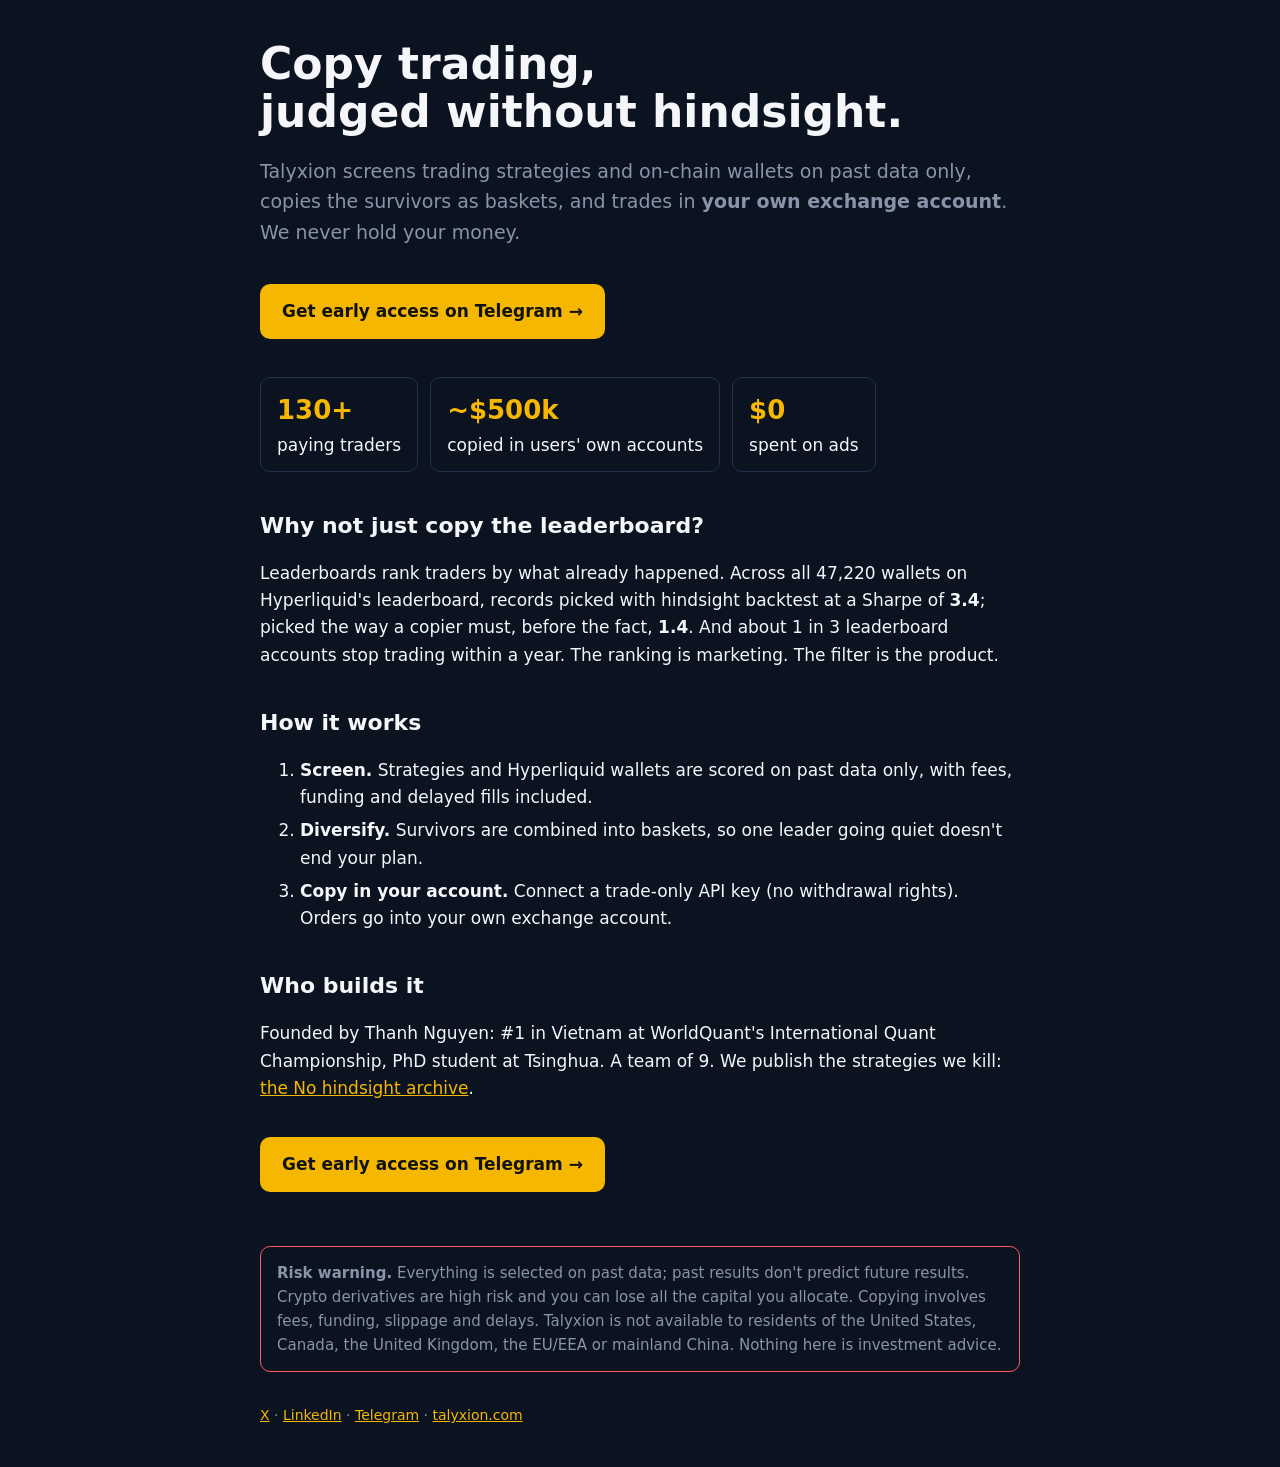
==== start/index.html @ aac34113 "archive 2026-11-17 (1 posts)" ====
<!doctype html><html lang="en"><head><meta charset="utf-8"><meta name="viewport" content="width=device-width,initial-scale=1">
<title>Talyxion · Copy trading judged without hindsight</title>
<meta name="description" content="Strategies and on-chain wallets screened on past data only, copied as baskets into your own exchange account. Early access on Telegram.">
<style>:root{--bg:#0B1220;--fg:#F4F6FA;--mut:#8A94A8;--acc:#F5B700;--line:#22304A;--red:#FF5A5F}
body{margin:0;background:var(--bg);color:var(--fg);font:17px/1.6 system-ui,-apple-system,Segoe UI,sans-serif}
main{max-width:760px;margin:0 auto;padding:40px 16px}h1{font-size:44px;line-height:1.1;margin:0 0 12px}
h2{font-size:22px;margin:36px 0 8px}.sub{color:var(--mut);font-size:19px}a{color:var(--acc)}
.cta{display:inline-block;background:var(--acc);color:#111;font-weight:700;padding:14px 22px;border-radius:10px;text-decoration:none;margin:18px 0}
.stats{display:flex;flex-wrap:wrap;gap:12px;margin:20px 0}.stat{border:1px solid var(--line);border-radius:10px;padding:12px 16px}
.stat b{display:block;font-size:26px;color:var(--acc)}ol li{margin:6px 0}
.risk{border:1px solid var(--red);border-radius:10px;padding:14px 16px;color:var(--mut);font-size:15px;margin-top:36px}
footer{color:var(--mut);font-size:14px;margin-top:32px}</style></head><body><main>
<h1>Copy trading,<br>judged without hindsight.</h1>
<p class="sub">Talyxion screens trading strategies and on-chain wallets on past data only, copies the survivors as baskets, and trades in <b>your own exchange account</b>. We never hold your money.</p>
<a class="cta" href="https://t.me/thanh_nohindsight_bot?start=web">Get early access on Telegram →</a>
<div class="stats"><div class="stat"><b>130+</b>paying traders</div><div class="stat"><b>~$500k</b>copied in users' own accounts</div><div class="stat"><b>$0</b>spent on ads</div></div>
<h2>Why not just copy the leaderboard?</h2>
<p>Leaderboards rank traders by what already happened. Across all 47,220 wallets on Hyperliquid's leaderboard, records picked with hindsight backtest at a Sharpe of <b>3.4</b>; picked the way a copier must, before the fact, <b>1.4</b>. And about 1 in 3 leaderboard accounts stop trading within a year. The ranking is marketing. The filter is the product.</p>
<h2>How it works</h2>
<ol><li><b>Screen.</b> Strategies and Hyperliquid wallets are scored on past data only, with fees, funding and delayed fills included.</li>
<li><b>Diversify.</b> Survivors are combined into baskets, so one leader going quiet doesn't end your plan.</li>
<li><b>Copy in your account.</b> Connect a trade-only API key (no withdrawal rights). Orders go into your own exchange account.</li></ol>
<h2>Who builds it</h2>
<p>Founded by Thanh Nguyen: #1 in Vietnam at WorldQuant's International Quant Championship, PhD student at Tsinghua. A team of 9. We publish the strategies we kill: <a href="../">the No hindsight archive</a>.</p>
<a class="cta" href="https://t.me/thanh_nohindsight_bot?start=web">Get early access on Telegram →</a>
<div class="risk"><b>Risk warning.</b> Everything is selected on past data; past results don't predict future results. Crypto derivatives are high risk and you can lose all the capital you allocate. Copying involves fees, funding, slippage and delays. Talyxion is not available to residents of the United States, Canada, the United Kingdom, the EU/EEA or mainland China. Nothing here is investment advice.</div>
<footer><a href="https://x.com/ThnhNguyn163969">X</a> · <a href="https://www.linkedin.com/company/talyxion/">LinkedIn</a> · <a href="https://t.me/thanh_nohindsight">Telegram</a> · <a href="https://talyxion.com">talyxion.com</a></footer>
</main><script>
// ?src=x|li|tg|bsky keeps the traffic source all the way into the bot (deep-link start parameter)
try{const s=(new URLSearchParams(location.search).get('src')||'web').replace(/[^a-z0-9_]/gi,'').slice(0,20);
document.querySelectorAll('a.cta').forEach(a=>a.href='https://t.me/thanh_nohindsight_bot?start='+s);}catch(e){}
</script></body></html>
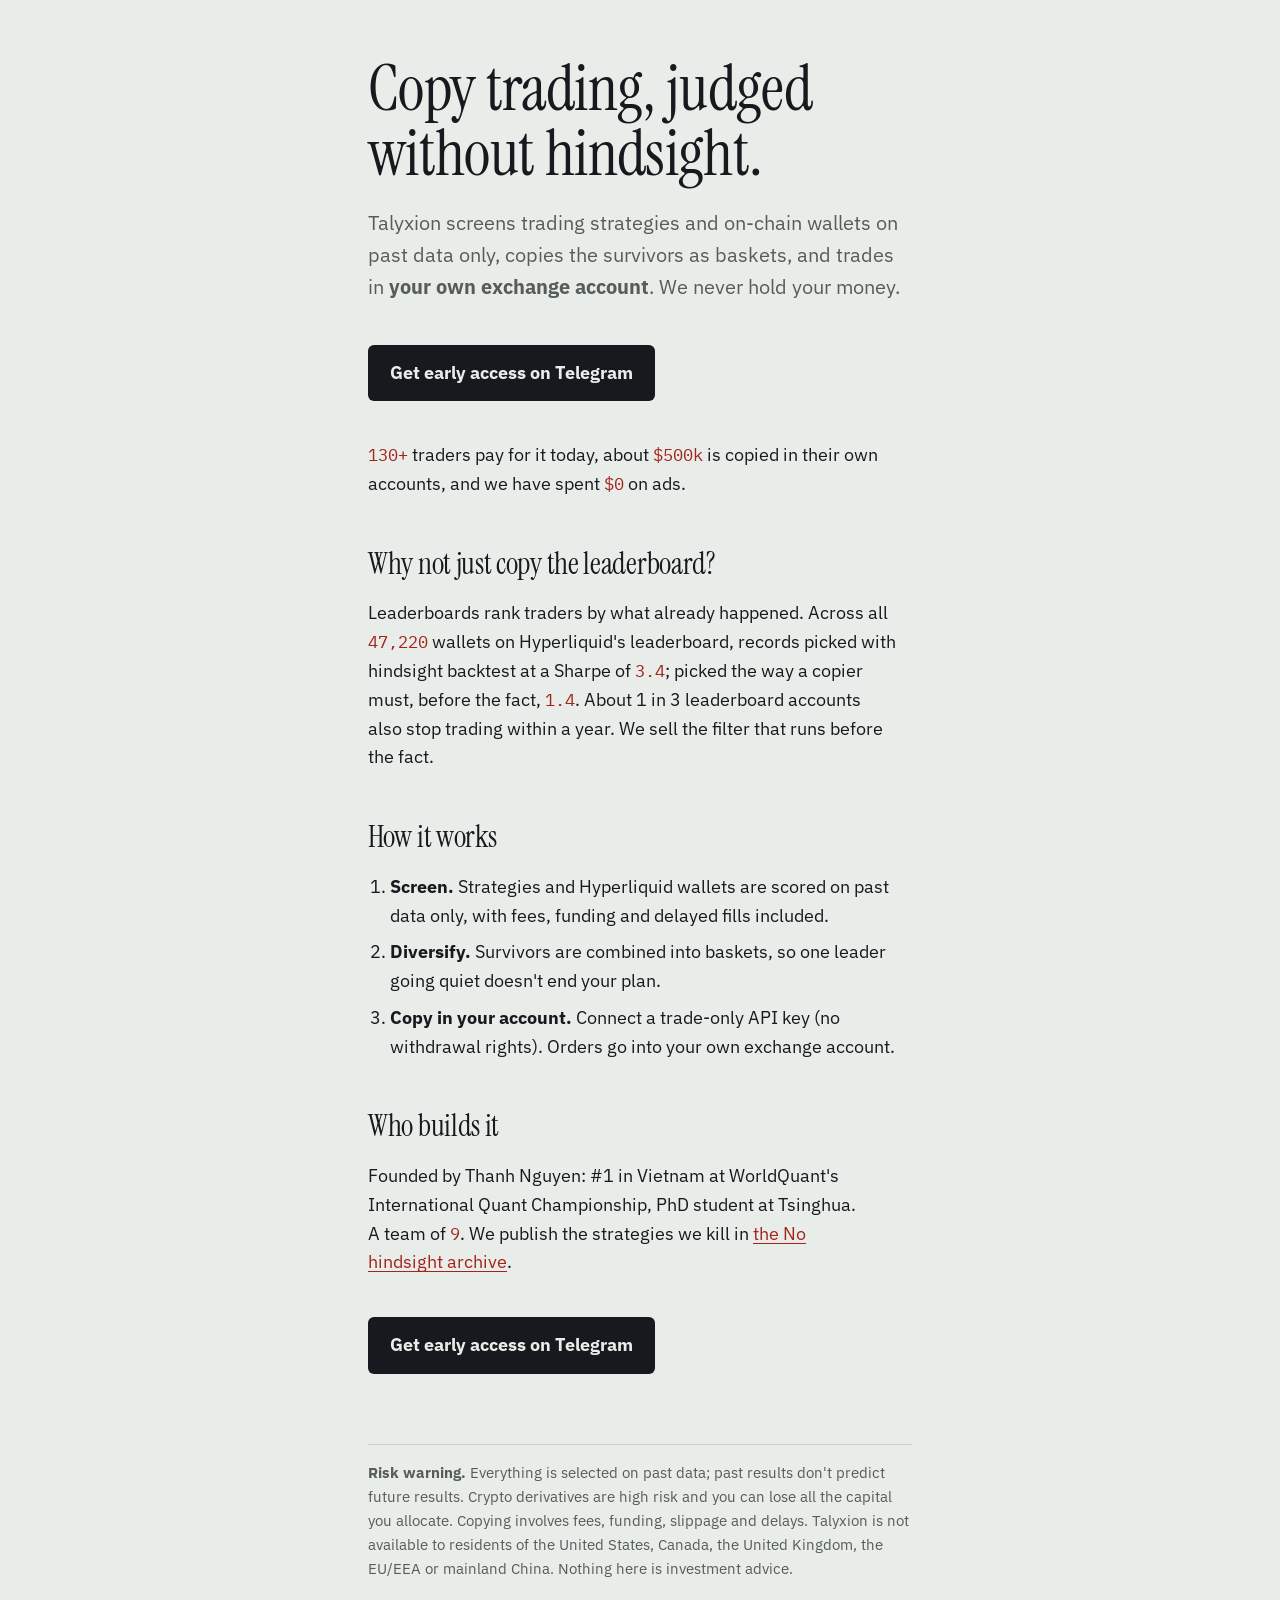
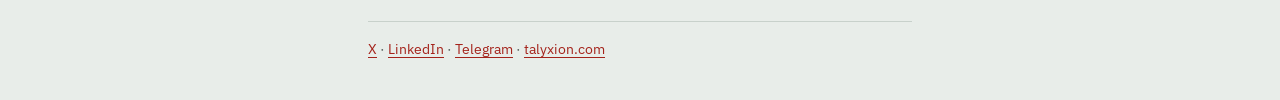
==== commit 361e6212: "archive 2026-11-25 (25 posts)" ====
--- a/start/index.html
+++ b/start/index.html
@@ -1,29 +1,21 @@
 <!doctype html><html lang="en"><head><meta charset="utf-8"><meta name="viewport" content="width=device-width,initial-scale=1">
 <title>Talyxion · Copy trading judged without hindsight</title>
 <meta name="description" content="Strategies and on-chain wallets screened on past data only, copied as baskets into your own exchange account. Early access on Telegram.">
-<style>:root{--bg:#0B1220;--fg:#F4F6FA;--mut:#8A94A8;--acc:#F5B700;--line:#22304A;--red:#FF5A5F}
-body{margin:0;background:var(--bg);color:var(--fg);font:17px/1.6 system-ui,-apple-system,Segoe UI,sans-serif}
-main{max-width:760px;margin:0 auto;padding:40px 16px}h1{font-size:44px;line-height:1.1;margin:0 0 12px}
-h2{font-size:22px;margin:36px 0 8px}.sub{color:var(--mut);font-size:19px}a{color:var(--acc)}
-.cta{display:inline-block;background:var(--acc);color:#111;font-weight:700;padding:14px 22px;border-radius:10px;text-decoration:none;margin:18px 0}
-.stats{display:flex;flex-wrap:wrap;gap:12px;margin:20px 0}.stat{border:1px solid var(--line);border-radius:10px;padding:12px 16px}
-.stat b{display:block;font-size:26px;color:var(--acc)}ol li{margin:6px 0}
-.risk{border:1px solid var(--red);border-radius:10px;padding:14px 16px;color:var(--mut);font-size:15px;margin-top:36px}
-footer{color:var(--mut);font-size:14px;margin-top:32px}</style></head><body><main>
-<h1>Copy trading,<br>judged without hindsight.</h1>
+<link rel="stylesheet" href="../site.css"></head><body><main>
+<h1>Copy trading, judged without hindsight.</h1>
 <p class="sub">Talyxion screens trading strategies and on-chain wallets on past data only, copies the survivors as baskets, and trades in <b>your own exchange account</b>. We never hold your money.</p>
-<a class="cta" href="https://t.me/thanh_nohindsight_bot?start=web">Get early access on Telegram →</a>
-<div class="stats"><div class="stat"><b>130+</b>paying traders</div><div class="stat"><b>~$500k</b>copied in users' own accounts</div><div class="stat"><b>$0</b>spent on ads</div></div>
+<a class="cta" href="https://t.me/thanh_nohindsight_bot?start=web">Get early access on Telegram</a>
+<p><span class="n">130+</span> traders pay for it today, about <span class="n">$500k</span> is copied in their own accounts, and we have spent <span class="n">$0</span> on ads.</p>
 <h2>Why not just copy the leaderboard?</h2>
-<p>Leaderboards rank traders by what already happened. Across all 47,220 wallets on Hyperliquid's leaderboard, records picked with hindsight backtest at a Sharpe of <b>3.4</b>; picked the way a copier must, before the fact, <b>1.4</b>. And about 1 in 3 leaderboard accounts stop trading within a year. The ranking is marketing. The filter is the product.</p>
+<p>Leaderboards rank traders by what already happened. Across all <span class="n">47,220</span> wallets on Hyperliquid's leaderboard, records picked with hindsight backtest at a Sharpe of <span class="n">3.4</span>; picked the way a copier must, before the fact, <span class="n">1.4</span>. About 1 in 3 leaderboard accounts also stop trading within a year. We sell the filter that runs before the fact.</p>
 <h2>How it works</h2>
 <ol><li><b>Screen.</b> Strategies and Hyperliquid wallets are scored on past data only, with fees, funding and delayed fills included.</li>
 <li><b>Diversify.</b> Survivors are combined into baskets, so one leader going quiet doesn't end your plan.</li>
 <li><b>Copy in your account.</b> Connect a trade-only API key (no withdrawal rights). Orders go into your own exchange account.</li></ol>
 <h2>Who builds it</h2>
-<p>Founded by Thanh Nguyen: #1 in Vietnam at WorldQuant's International Quant Championship, PhD student at Tsinghua. A team of 9. We publish the strategies we kill: <a href="../">the No hindsight archive</a>.</p>
-<a class="cta" href="https://t.me/thanh_nohindsight_bot?start=web">Get early access on Telegram →</a>
-<div class="risk"><b>Risk warning.</b> Everything is selected on past data; past results don't predict future results. Crypto derivatives are high risk and you can lose all the capital you allocate. Copying involves fees, funding, slippage and delays. Talyxion is not available to residents of the United States, Canada, the United Kingdom, the EU/EEA or mainland China. Nothing here is investment advice.</div>
+<p>Founded by Thanh Nguyen: #1 in Vietnam at WorldQuant's International Quant Championship, PhD student at Tsinghua. A team of <span class="n">9</span>. We publish the strategies we kill in <a href="../">the No hindsight archive</a>.</p>
+<a class="cta" href="https://t.me/thanh_nohindsight_bot?start=web">Get early access on Telegram</a>
+<p class="risk"><b>Risk warning.</b> Everything is selected on past data; past results don't predict future results. Crypto derivatives are high risk and you can lose all the capital you allocate. Copying involves fees, funding, slippage and delays. Talyxion is not available to residents of the United States, Canada, the United Kingdom, the EU/EEA or mainland China. Nothing here is investment advice.</p>
 <footer><a href="https://x.com/ThnhNguyn163969">X</a> · <a href="https://www.linkedin.com/company/talyxion/">LinkedIn</a> · <a href="https://t.me/thanh_nohindsight">Telegram</a> · <a href="https://talyxion.com">talyxion.com</a></footer>
 </main><script>
 // ?src=x|li|tg|bsky keeps the traffic source all the way into the bot (deep-link start parameter)
--- a/site.css
+++ b/site.css
@@ -0,0 +1,25 @@
+/* "Lab notebook" (checked with the impeccable detector, 25 Nov 2026): the same look as the post cards (make_post_cards.py). Paper, ink, one oxblood accent kept for
+   measured numbers. Fonts are OFL and self-hosted (fonts/), so visitors' browsers never call a font CDN. */
+@font-face{font-family:"Instrument Serif";src:url(fonts/InstrumentSerif-Regular.ttf) format("truetype");font-display:swap}
+@font-face{font-family:"Instrument Serif";font-style:italic;src:url(fonts/InstrumentSerif-Italic.ttf) format("truetype");font-display:swap}
+@font-face{font-family:"IBM Plex Sans";font-weight:100 700;src:url(fonts/IBMPlexSans-VF.ttf) format("truetype");font-display:swap}
+@font-face{font-family:"IBM Plex Mono";src:url(fonts/IBMPlexMono-Regular.ttf) format("truetype");font-display:swap}
+:root{--bg:#E8EDE9;--fg:#17191E;--mut:#565C5A;--line:#C8D1CB;--acc:#A4231B}
+body{margin:0;background:var(--bg);color:var(--fg);font:18px/1.6 "IBM Plex Sans",system-ui,sans-serif}
+main{max-width:34rem;margin:0 auto;padding:56px 16px 40px}
+h1,h2{font-family:"Instrument Serif",Georgia,serif;font-weight:400;letter-spacing:-.01em;text-wrap:balance}
+h1{font-size:clamp(40px,8vw,64px);line-height:1.02;margin:0 0 18px}
+h2{font-size:30px;line-height:1.15;margin:48px 0 8px}
+p,li{text-wrap:pretty}
+a{color:var(--acc);text-underline-offset:3px}
+.sub{color:var(--mut);font-size:20px}
+.n{font-family:"IBM Plex Mono",ui-monospace,monospace;font-size:.92em;color:var(--acc)}
+.tag{font-family:"Instrument Serif",Georgia,serif;font-style:italic;color:var(--mut);font-size:22px}
+.cta{display:inline-block;background:var(--fg);color:var(--bg);font-weight:700;padding:14px 22px;border-radius:6px;text-decoration:none;margin:22px 0}
+.cta:hover,.cta:focus-visible{background:var(--acc)}
+ol{padding-left:1.2em}ol li{margin:8px 0}
+.risk{border-top:1px solid var(--line);padding-top:16px;margin-top:48px;color:var(--mut);font-size:15px}
+article{border-top:1px solid var(--line);padding:22px 0}
+.meta{color:var(--mut);font-size:14px}
+img{max-width:100%;border-radius:4px;margin-top:10px}
+footer{border-top:1px solid var(--line);color:var(--mut);font-size:14px;margin-top:40px;padding-top:16px}
